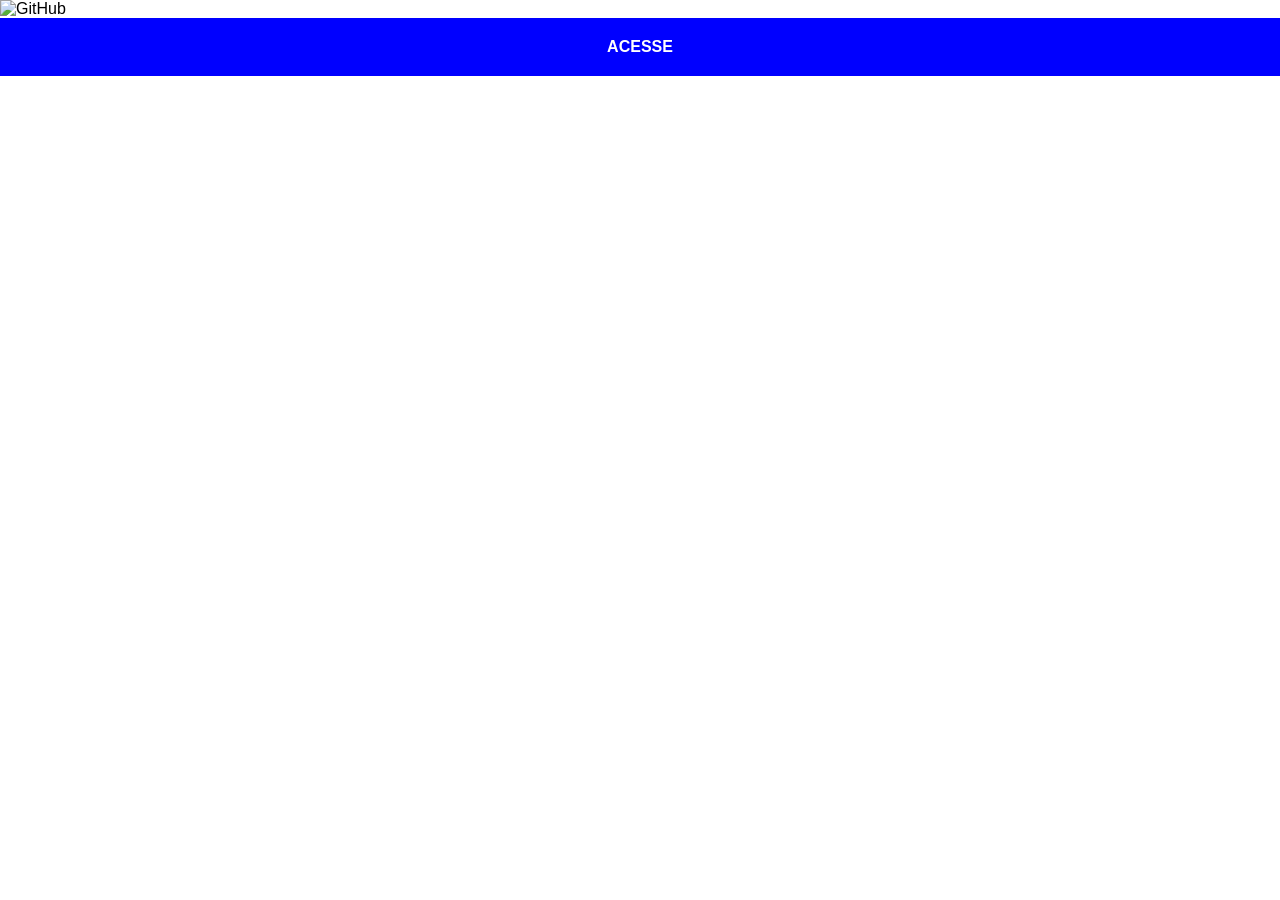
==== github.html @ bb8e86cb "Add social pages and shared stylesheet Introduce a shared social stylesheet (estilos/social.css) and" ====
<!DOCTYPE html>
<html lang="pt-ao">
<head>
    <meta charset="UTF-8">
    <meta name="viewport" content="width=device-width, initial-scale=1.0">
    <title>GitHub</title>
    <link rel="stylesheet" href="estilos/social.css">
</head>
<body>
    <img src="imagens/tela-github.jpg" alt="GitHub">
    <a href="https://github.com/pdpaull" target="_blank">ACESSE</a>
</body>
</html>
---- estilos/social.css ----
@charset "UTF-8";

*{
            margin: 0px;
            padding: 0px;
            font-family: Arial, Helvetica, sans-serif;
        }
        ::-webkit-scrollbar{
            width: 0px;
            height: 0px;
        }
        img{
            width: 100vw;
        }
        a{
            display: block;
            background-color: blue;
            color: white;
            text-align: center;
            padding: 20px;
            font-weight: bolder;
            text-decoration: none;
        }
        a:hover{
            background-color: rgb(23, 46, 255);
        }
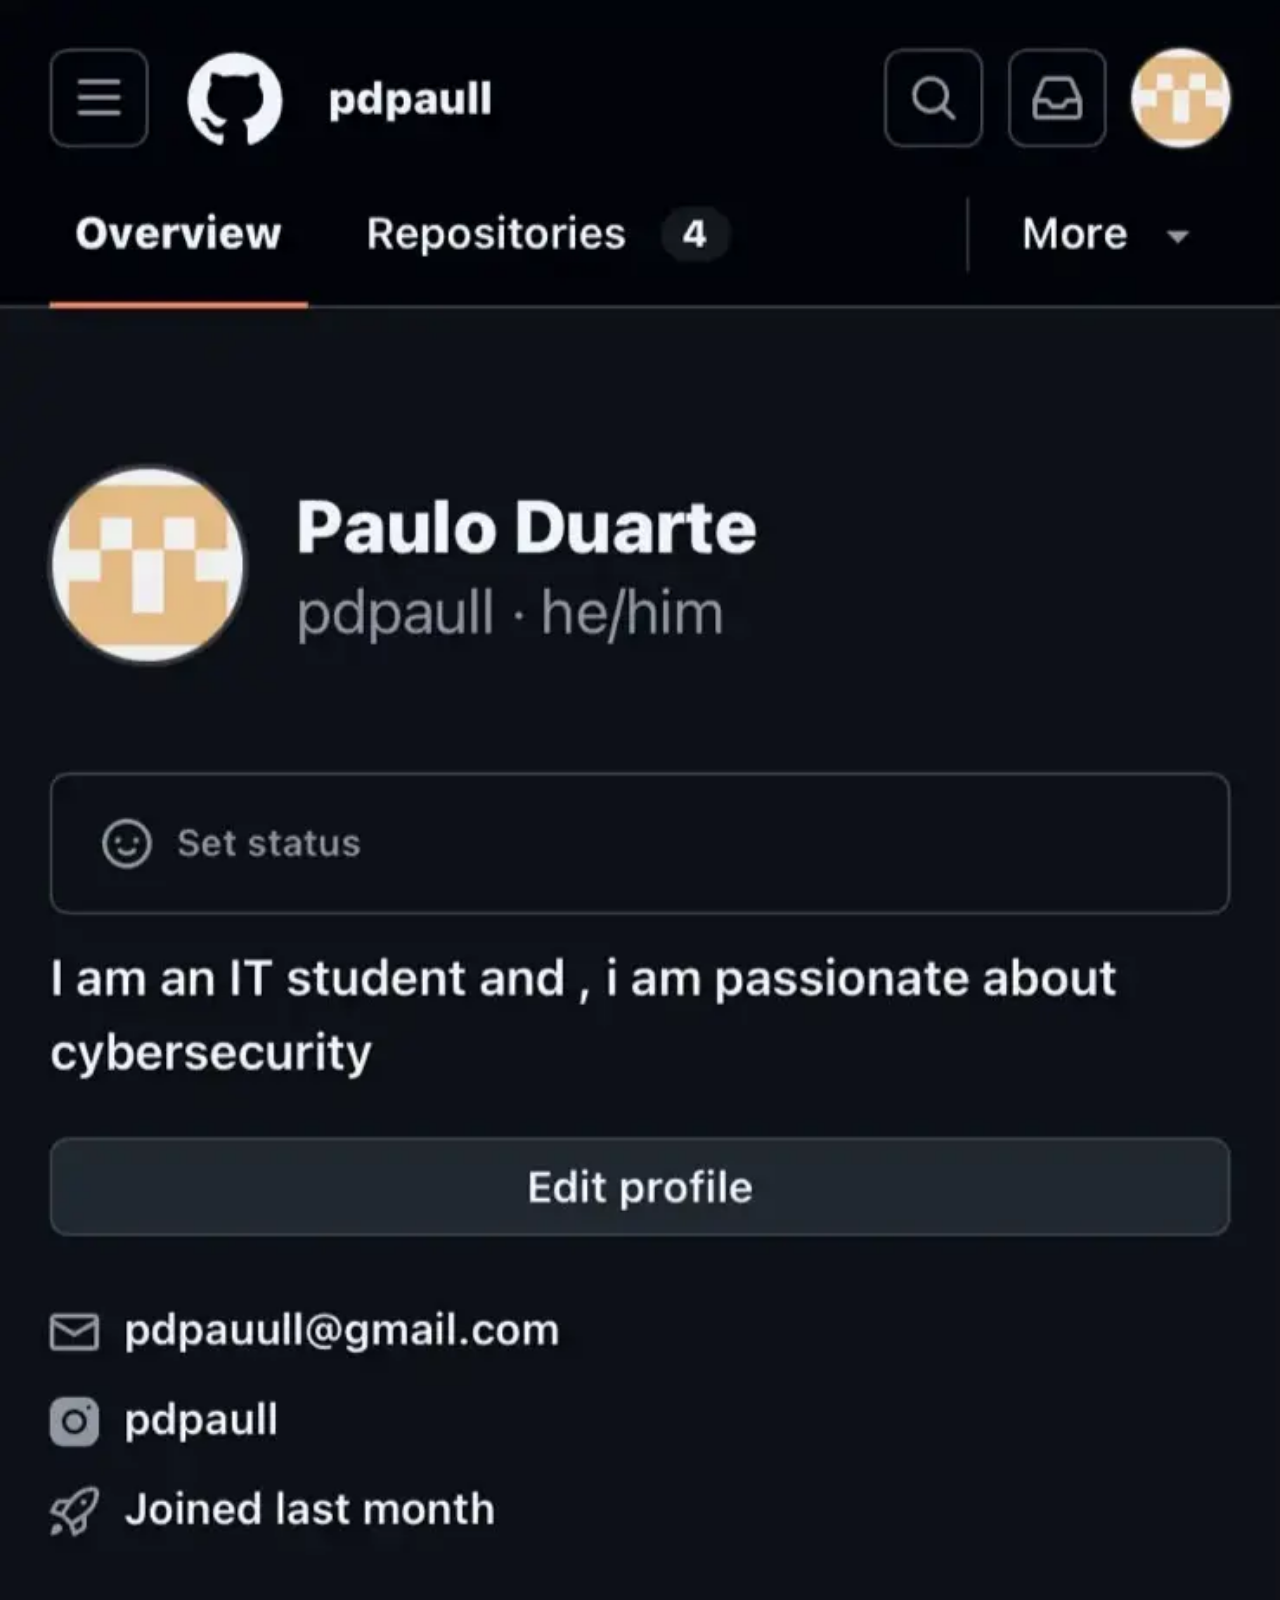
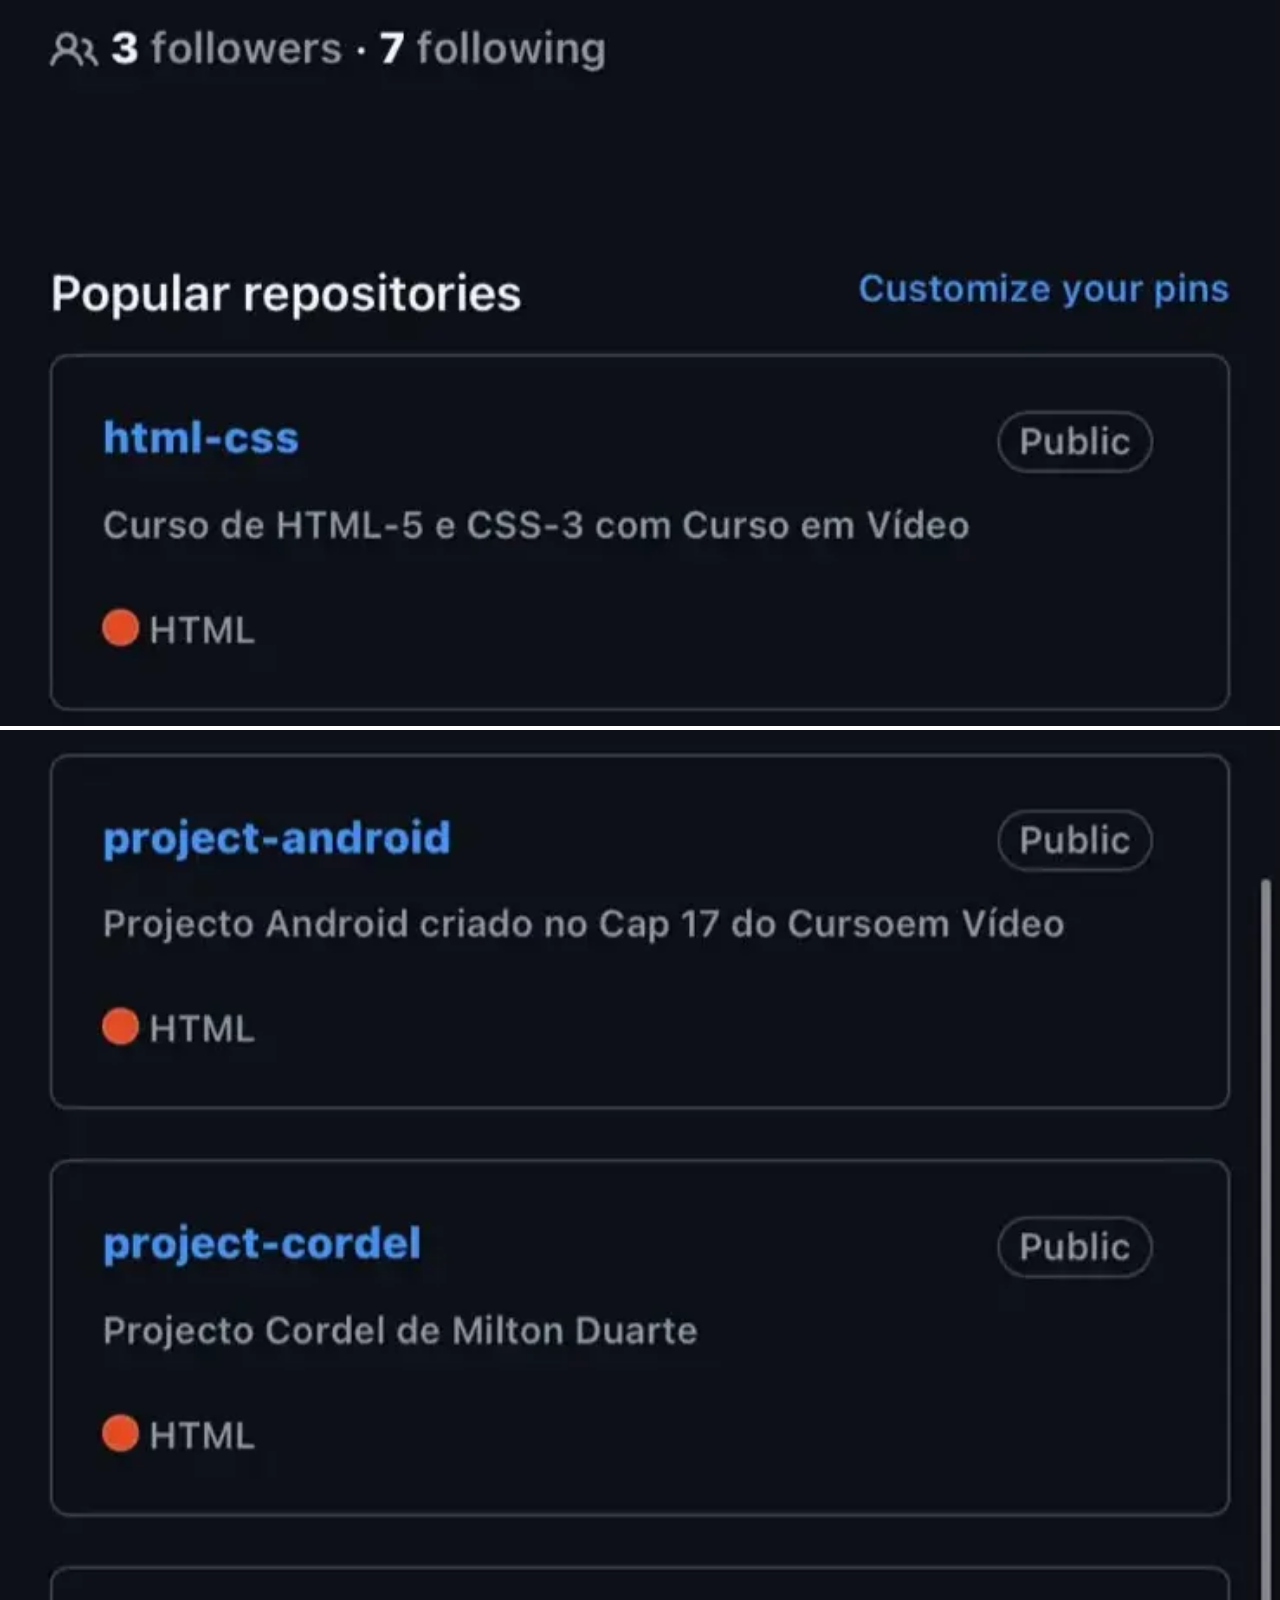
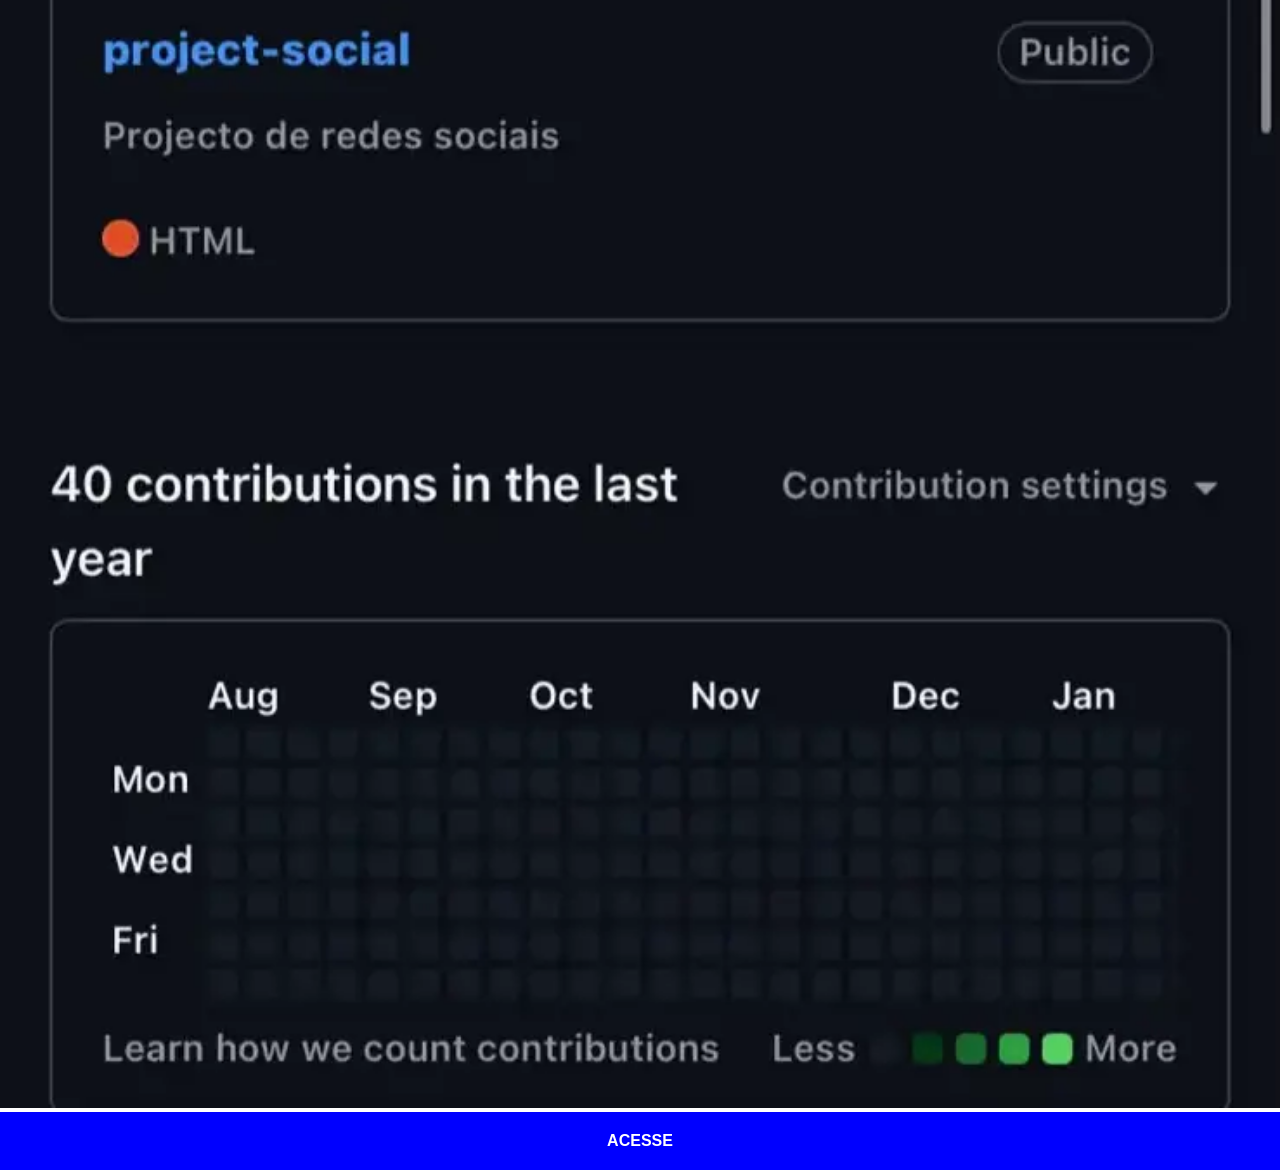
==== commit 3c2a9340: "Use WebP images and update social pages Replaced multiple JPG/PNG social screenshots and icons with " ====
--- a/github.html
+++ b/github.html
@@ -5,9 +5,16 @@
     <meta name="viewport" content="width=device-width, initial-scale=1.0">
     <title>GitHub</title>
     <link rel="stylesheet" href="estilos/social.css">
+    <style>
+        *{
+            margin: 0px;
+            padding: 0px;
+        }
+    </style>
 </head>
 <body>
-    <img src="imagens/tela-github.jpg" alt="GitHub">
+    <img src="imagens/tela-github(1).webp" alt="GitHub">
+    <img src="imagens/tela-github2.webp" alt="GitHub">
     <a href="https://github.com/pdpaull" target="_blank">ACESSE</a>
 </body>
 </html>
